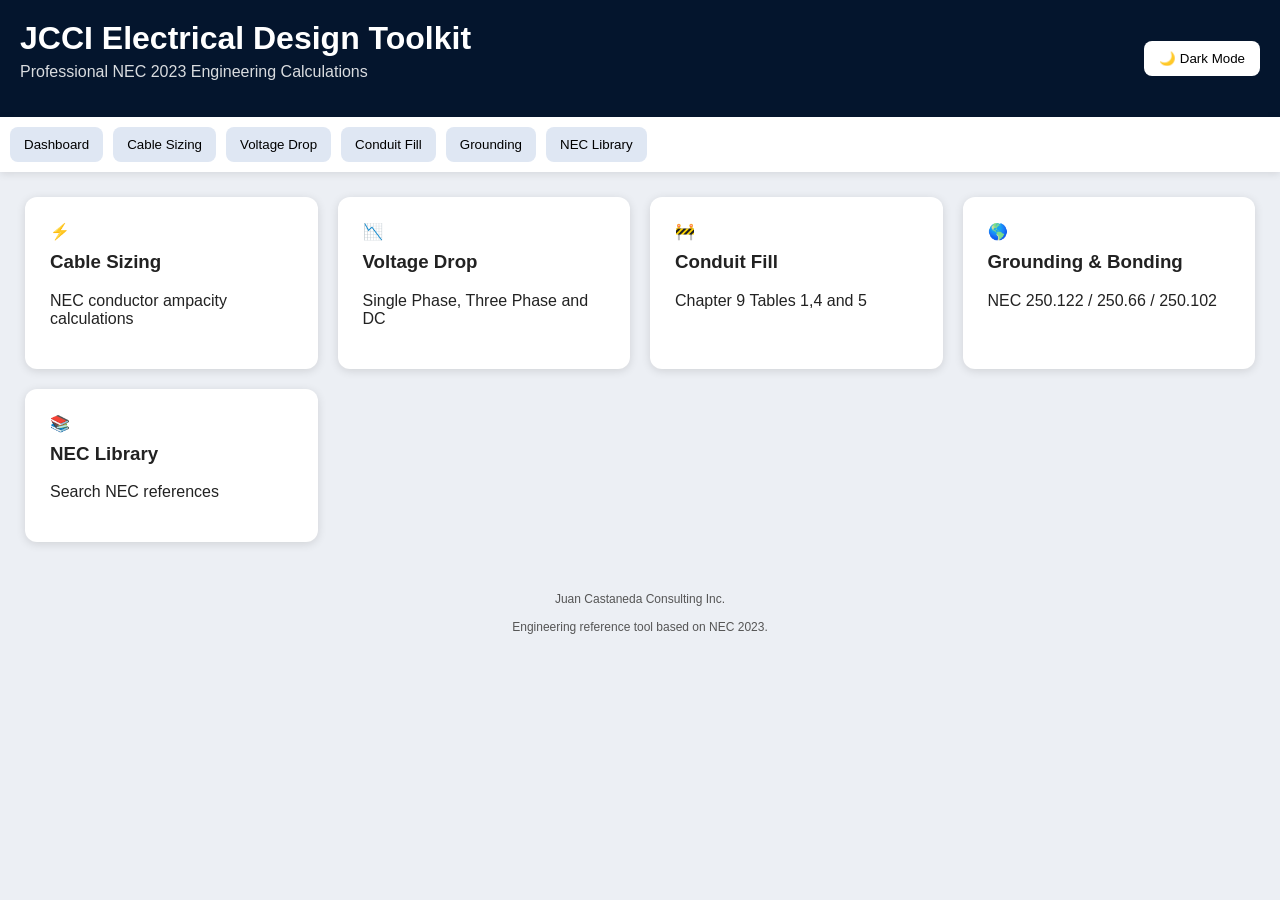
==== index.html @ 05665d66 "Application shell created Application shell created" ====
<!DOCTYPE html>
<html lang="en">

<head>

<meta charset="UTF-8">
<meta name="viewport"
      content="width=device-width, initial-scale=1">

<title>
JCCI Electrical Design Toolkit
</title>

<style>

:root{

    --navy:#04152d;
    --blue:#0056a6;
    --bg:#eceff4;
    --card:#ffffff;
    --text:#222;

}

.dark{

    --bg:#101522;
    --card:#1b2335;
    --text:#f0f0f0;

}

body{

    margin:0;
    font-family:Segoe UI,sans-serif;

    background:var(--bg);
    color:var(--text);

}

header{

    background:var(--navy);

    color:white;

    padding:20px;

    display:flex;
    justify-content:space-between;
    align-items:center;

}

.brand h1{

    margin:0;

}

.brand p{

    margin-top:6px;
    opacity:.85;

}

#themeBtn{

    background:white;
    border:none;
    padding:10px 15px;
    border-radius:8px;
    cursor:pointer;

}

nav{

    background:white;

    padding:10px;

    display:flex;

    gap:10px;

    flex-wrap:wrap;

    box-shadow:
    0 2px 8px rgba(0,0,0,.1);

}

nav button{

    border:none;

    padding:10px 14px;

    border-radius:8px;

    cursor:pointer;

    background:#dfe7f3;

}

main{

    padding:25px;

}

.grid{

    display:grid;

    grid-template-columns:
    repeat(auto-fit,minmax(260px,1fr));

    gap:20px;

}

.card{

    background:var(--card);

    padding:25px;

    border-radius:12px;

    box-shadow:
    0 2px 10px rgba(0,0,0,.12);

}

.card h3{

    margin-top:10px;

}

.hidden{

    display:none;

}

.section{

    background:var(--card);

    padding:25px;

    border-radius:12px;

    box-shadow:
    0 2px 10px rgba(0,0,0,.12);

}

footer{

    text-align:center;

    padding:25px;

    color:#555;
    font-size:12px;

}

input,
select{

    width:100%;

    box-sizing:border-box;

    padding:10px;

    margin-top:6px;

}

.form-grid{

    display:grid;

    grid-template-columns:
    repeat(auto-fit,minmax(250px,1fr));

    gap:20px;

}

.actionBtn{

    background:#0056a6;

    color:white;

    border:none;

    padding:12px 20px;

    border-radius:8px;

    cursor:pointer;

    margin-top:20px;

}

.resultBox{

    margin-top:20px;

    padding:20px;

    border-left:
    4px solid #0056a6;

    background:#eef5ff;

}

.dark .resultBox{

    background:#15223b;

}

</style>

</head>

<body>

<header>

<div class="brand">

<h1>
JCCI Electrical Design Toolkit
</h1>

<p>
Professional NEC 2023 Engineering Calculations
</p>

</div>

<button id="themeBtn">

🌙 Dark Mode

</button>

</header>

<nav>

<button onclick="showPage('dashboard')">
Dashboard
</button>

<button onclick="showPage('cableSizing')">
Cable Sizing
</button>

<button onclick="showPage('voltageDrop')">
Voltage Drop
</button>

<button onclick="showPage('conduitFill')">
Conduit Fill
</button>

<button onclick="showPage('grounding')">
Grounding
</button>

<button onclick="showPage('necLibrary')">
NEC Library
</button>

</nav>

<main>

<div id="dashboard" class="page">

<div class="grid">

<div class="card">
⚡
<h3>Cable Sizing</h3>
<p>
NEC conductor ampacity calculations
</p>
</div>

<div class="card">
📉
<h3>Voltage Drop</h3>
<p>
Single Phase, Three Phase and DC
</p>
</div>

<div class="card">
🚧
<h3>Conduit Fill</h3>
<p>
Chapter 9 Tables 1,4 and 5
</p>
</div>

<div class="card">
🌎
<h3>Grounding & Bonding</h3>
<p>
NEC 250.122 / 250.66 / 250.102
</p>
</div>

<div class="card">
📚
<h3>NEC Library</h3>
<p>
Search NEC references
</p>
</div>

</div>

</div>

<div id="cableSizing"
     class="page hidden">

<div class="section">

<h2>
Cable Sizing
</h2>

<div class="form-grid">

<div>

<label>
Phase
</label>

<select>

<option>
Single Phase
</option>

<option>
Three Phase
</option>

<option>
DC
</option>

</select>

</div>

<div>

<label>
Voltage
</label>

<input
type="number"
placeholder="480">

</div>

<div>

<label>
Load
</label>

<input
type="number"
placeholder="400">

</div>

<div>

<label>
Units
</label>

<select>

<option>
Amps
</option>

<option>
HP
</option>

<option>
kVA
</option>

</select>

</div>

<div>

<label>
Distance (ft)
</label>

<input
type="number"
placeholder="200">

</div>

<div>

<label>
Insulation
</label>

<select>

<option>
THHN
</option>

<option>
THWN-2
</option>

<option>
XHHW-2
</option>

<option>
RHW-2
</option>

<option>
MV-105
</option>

</select>

</div>

</div>

<button class="actionBtn">

Calculate

</button>

<div class="resultBox">

Version 1.0 Placeholder

<br><br>

Next step:
NEC 310.16 database connection

</div>

</div>

</div>

<div id="voltageDrop"
     class="page hidden">

<div class="section">

<h2>
Voltage Drop
</h2>

<p>
Module under development.
</p>

</div>

</div>

<div id="conduitFill"
     class="page hidden">

<div class="section">

<h2>
Conduit Fill
</h2>

<p>
Module under development.
</p>

</div>

</div>

<div id="grounding"
     class="page hidden">

<div class="section">

<h2>
Grounding & Bonding
</h2>

<p>
Module under development.
</p>

</div>

</div>

<div id="necLibrary"
     class="page hidden">

<div class="section">

<h2>
NEC Library
</h2>

<p>
Module under development.
</p>

</div>

</div>

</main>

<footer>

Juan Castaneda Consulting Inc.

<br><br>

Engineering reference tool based on NEC 2023.

</footer>

<script>

const pages =
document.querySelectorAll(".page");

function showPage(id){

pages.forEach(page=>{

page.classList.add("hidden");

});

document
.getElementById(id)
.classList.remove("hidden");

}

document
.getElementById("themeBtn")
.addEventListener("click",()=>{

document.body
.classList.toggle("dark");

});

</script>

</body>
</html>
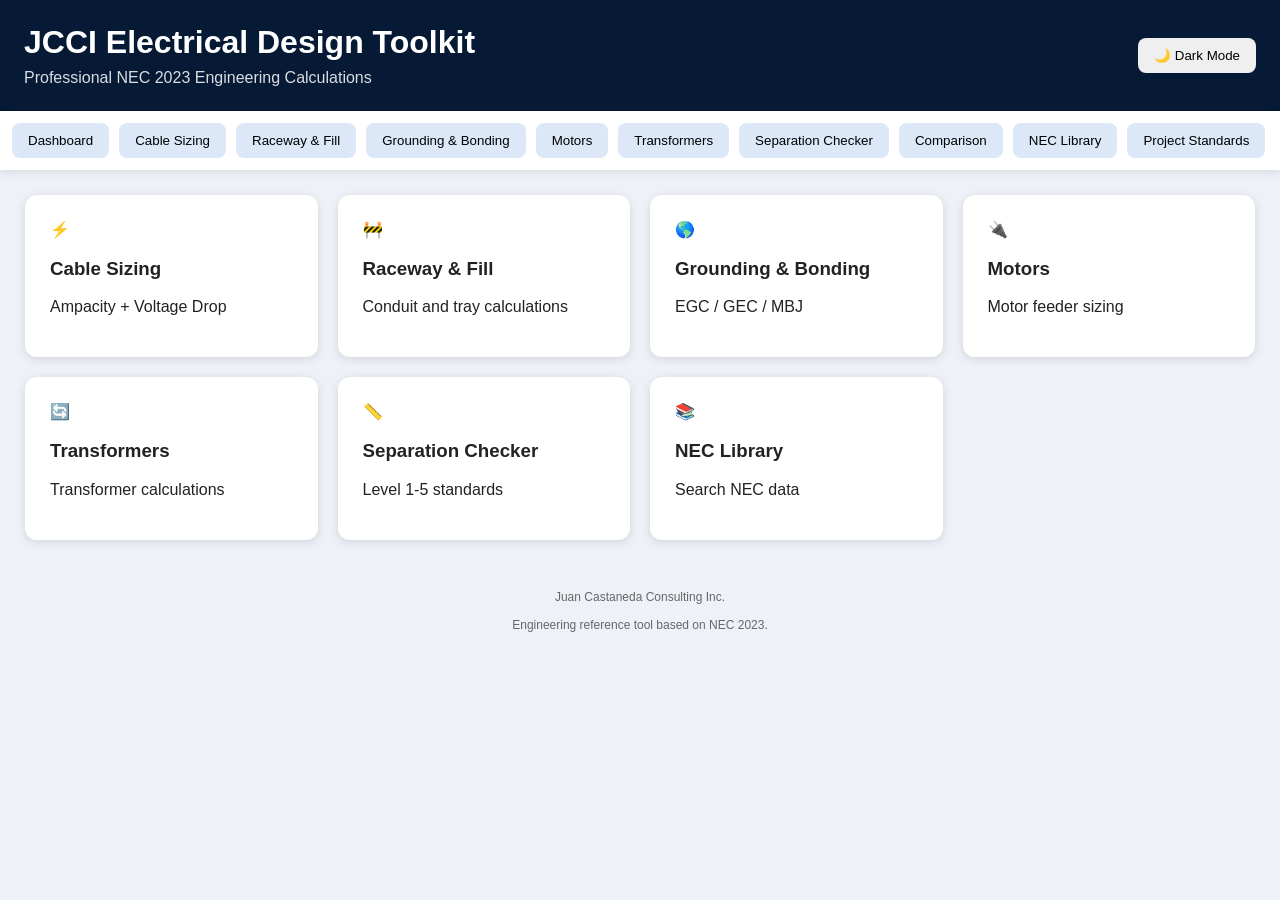
==== commit a7b02df3: "Integrated voltage drop into cable sizing workflow Integrated voltage drop into cable sizing workflo" ====
--- a/index.html
+++ b/index.html
@@ -1,6 +1,5 @@
 <!DOCTYPE html>
 <html lang="en">
-
 <head>
 
 <meta charset="UTF-8">
@@ -15,9 +14,9 @@
 
 :root{
 
-    --navy:#04152d;
-    --blue:#0056a6;
-    --bg:#eceff4;
+    --navy:#071A35;
+    --blue:#0066cc;
+    --bg:#eef2f8;
     --card:#ffffff;
     --text:#222;
 
@@ -27,7 +26,7 @@
 
     --bg:#101522;
     --card:#1b2335;
-    --text:#f0f0f0;
+    --text:#f1f1f1;
 
 }
 
@@ -47,7 +46,7 @@
 
     color:white;
 
-    padding:20px;
+    padding:24px;
 
     display:flex;
     justify-content:space-between;
@@ -55,40 +54,42 @@
 
 }
 
-.brand h1{
+h1{
 
     margin:0;
 
 }
 
-.brand p{
-
-    margin-top:6px;
+.subtitle{
+
+    margin-top:8px;
     opacity:.85;
 
 }
 
 #themeBtn{
 
+    border:none;
+
+    padding:10px 16px;
+
+    border-radius:8px;
+
+    cursor:pointer;
+
+}
+
+nav{
+
     background:white;
-    border:none;
-    padding:10px 15px;
-    border-radius:8px;
-    cursor:pointer;
-
-}
-
-nav{
-
-    background:white;
-
-    padding:10px;
 
     display:flex;
 
+    flex-wrap:wrap;
+
     gap:10px;
 
-    flex-wrap:wrap;
+    padding:12px;
 
     box-shadow:
     0 2px 8px rgba(0,0,0,.1);
@@ -99,19 +100,25 @@
 
     border:none;
 
-    padding:10px 14px;
+    background:#dce8f7;
+
+    padding:10px 16px;
 
     border-radius:8px;
 
     cursor:pointer;
 
-    background:#dfe7f3;
-
 }
 
 main{
 
     padding:25px;
+
+}
+
+.hidden{
+
+    display:none;
 
 }
 
@@ -130,48 +137,46 @@
 
     background:var(--card);
 
+    border-radius:12px;
+
     padding:25px;
-
-    border-radius:12px;
 
     box-shadow:
     0 2px 10px rgba(0,0,0,.12);
 
 }
 
-.card h3{
-
-    margin-top:10px;
-
-}
-
-.hidden{
-
-    display:none;
-
-}
-
 .section{
 
     background:var(--card);
 
+    border-radius:12px;
+
     padding:25px;
-
-    border-radius:12px;
 
     box-shadow:
     0 2px 10px rgba(0,0,0,.12);
 
 }
 
-footer{
-
-    text-align:center;
-
-    padding:25px;
-
-    color:#555;
-    font-size:12px;
+.form-grid{
+
+    display:grid;
+
+    grid-template-columns:
+    repeat(auto-fit,minmax(250px,1fr));
+
+    gap:20px;
+
+}
+
+label{
+
+    display:block;
+
+    margin-bottom:5px;
+
+    font-weight:600;
 
 }
 
@@ -184,55 +189,53 @@
 
     padding:10px;
 
-    margin-top:6px;
-
-}
-
-.form-grid{
-
-    display:grid;
-
-    grid-template-columns:
-    repeat(auto-fit,minmax(250px,1fr));
-
-    gap:20px;
-
 }
 
 .actionBtn{
 
-    background:#0056a6;
+    margin-top:20px;
+
+    border:none;
+
+    background:var(--blue);
 
     color:white;
 
-    border:none;
-
     padding:12px 20px;
 
     border-radius:8px;
 
     cursor:pointer;
 
-    margin-top:20px;
-
 }
 
 .resultBox{
 
-    margin-top:20px;
+    margin-top:25px;
 
     padding:20px;
 
-    border-left:
-    4px solid #0056a6;
-
     background:#eef5ff;
 
+    border-left:5px solid var(--blue);
+
 }
 
 .dark .resultBox{
 
-    background:#15223b;
+    background:#182642;
+
+}
+
+footer{
+
+    text-align:center;
+
+    padding:25px;
+
+    font-size:12px;
+
+    color:#666;
 
 }
 
@@ -244,15 +247,15 @@
 
 <header>
 
-<div class="brand">
+<div>
 
 <h1>
 JCCI Electrical Design Toolkit
 </h1>
 
-<p>
+<div class="subtitle">
 Professional NEC 2023 Engineering Calculations
-</p>
+</div>
 
 </div>
 
@@ -274,25 +277,43 @@
 Cable Sizing
 </button>
 
-<button onclick="showPage('voltageDrop')">
-Voltage Drop
-</button>
-
 <button onclick="showPage('conduitFill')">
-Conduit Fill
+Raceway & Fill
 </button>
 
 <button onclick="showPage('grounding')">
-Grounding
-</button>
-
-<button onclick="showPage('necLibrary')">
+Grounding & Bonding
+</button>
+
+<button onclick="showPage('motors')">
+Motors
+</button>
+
+<button onclick="showPage('transformers')">
+Transformers
+</button>
+
+<button onclick="showPage('separation')">
+Separation Checker
+</button>
+
+<button onclick="showPage('comparison')">
+Comparison
+</button>
+
+<button onclick="showPage('nec')">
 NEC Library
 </button>
 
+<button onclick="showPage('standards')">
+Project Standards
+</button>
+
 </nav>
 
 <main>
+
+<!-- DASHBOARD -->
 
 <div id="dashboard" class="page">
 
@@ -302,23 +323,15 @@
 ⚡
 <h3>Cable Sizing</h3>
 <p>
-NEC conductor ampacity calculations
-</p>
-</div>
-
-<div class="card">
-📉
-<h3>Voltage Drop</h3>
-<p>
-Single Phase, Three Phase and DC
+Ampacity + Voltage Drop
 </p>
 </div>
 
 <div class="card">
 🚧
-<h3>Conduit Fill</h3>
+<h3>Raceway & Fill</h3>
 <p>
-Chapter 9 Tables 1,4 and 5
+Conduit and tray calculations
 </p>
 </div>
 
@@ -326,7 +339,31 @@
 🌎
 <h3>Grounding & Bonding</h3>
 <p>
-NEC 250.122 / 250.66 / 250.102
+EGC / GEC / MBJ
+</p>
+</div>
+
+<div class="card">
+🔌
+<h3>Motors</h3>
+<p>
+Motor feeder sizing
+</p>
+</div>
+
+<div class="card">
+🔄
+<h3>Transformers</h3>
+<p>
+Transformer calculations
+</p>
+</div>
+
+<div class="card">
+📏
+<h3>Separation Checker</h3>
+<p>
+Level 1-5 standards
 </p>
 </div>
 
@@ -334,13 +371,15 @@
 📚
 <h3>NEC Library</h3>
 <p>
-Search NEC references
+Search NEC data
 </p>
 </div>
 
 </div>
 
 </div>
+
+<!-- CABLE SIZING -->
 
 <div id="cableSizing"
      class="page hidden">
@@ -351,6 +390,10 @@
 Cable Sizing
 </h2>
 
+<p>
+Voltage drop is integrated into conductor selection.
+</p>
+
 <div class="form-grid">
 
 <div>
@@ -404,7 +447,7 @@
 <div>
 
 <label>
-Units
+Input Units
 </label>
 
 <select>
@@ -433,7 +476,35 @@
 
 <input
 type="number"
-placeholder="200">
+placeholder="500">
+
+</div>
+
+<div>
+
+<label>
+Maximum Voltage Drop (%)
+</label>
+
+<select>
+
+<option>
+1
+</option>
+
+<option>
+2
+</option>
+
+<option selected>
+3
+</option>
+
+<option>
+5
+</option>
+
+</select>
 
 </div>
 
@@ -469,6 +540,66 @@
 
 </div>
 
+<div>
+
+<label>
+Terminal Rating
+</label>
+
+<select>
+
+<option>
+60°C
+</option>
+
+<option selected>
+75°C
+</option>
+
+<option>
+90°C
+</option>
+
+</select>
+
+</div>
+
+<div>
+
+<label>
+Ambient Temperature (°C)
+</label>
+
+<input
+type="number"
+placeholder="30">
+
+</div>
+
+<div>
+
+<label>
+Current Carrying Conductors
+</label>
+
+<input
+type="number"
+placeholder="3">
+
+</div>
+
+<div>
+
+<label>
+Parallel Conductors
+</label>
+
+<input
+type="number"
+value="1">
+
+</div>
+
 </div>
 
 <button class="actionBtn">
@@ -483,81 +614,102 @@
 
 <br><br>
 
-Next step:
-NEC 310.16 database connection
-
-</div>
-
-</div>
-
-</div>
-
-<div id="voltageDrop"
-     class="page hidden">
-
-<div class="section">
-
-<h2>
+Future Output:
+
+<ul>
+
+<li>
+Recommended Conductor
+</li>
+
+<li>
+Adjusted Ampacity
+</li>
+
+<li>
 Voltage Drop
-</h2>
-
-<p>
-Module under development.
-</p>
-
-</div>
-
-</div>
+</li>
+
+<li>
+Code Basis
+</li>
+
+<li>
+PASS/WARNING/FAIL
+</li>
+
+</ul>
+
+</div>
+
+</div>
+
+</div>
+
+<!-- PLACEHOLDER MODULES -->
 
 <div id="conduitFill"
      class="page hidden">
-
-<div class="section">
-
-<h2>
-Conduit Fill
-</h2>
-
-<p>
-Module under development.
-</p>
-
-</div>
-
+<div class="section">
+<h2>Raceway & Fill</h2>
+<p>Coming next.</p>
+</div>
 </div>
 
 <div id="grounding"
      class="page hidden">
-
-<div class="section">
-
-<h2>
-Grounding & Bonding
-</h2>
-
-<p>
-Module under development.
-</p>
-
-</div>
-
-</div>
-
-<div id="necLibrary"
-     class="page hidden">
-
-<div class="section">
-
-<h2>
-NEC Library
-</h2>
-
-<p>
-Module under development.
-</p>
-
-</div>
-
+<div class="section">
+<h2>Grounding & Bonding</h2>
+<p>Coming next.</p>
+</div>
+</div>
+
+<div id="motors"
+     class="page hidden">
+<div class="section">
+<h2>Motors</h2>
+<p>Coming next.</p>
+</div>
+</div>
+
+<div id="transformers"
+     class="page hidden">
+<div class="section">
+<h2>Transformers</h2>
+<p>Coming next.</p>
+</div>
+</div>
+
+<div id="separation"
+     class="page hidden">
+<div class="section">
+<h2>Separation Checker</h2>
+<p>Coming next.</p>
+</div>
+</div>
+
+<div id="comparison"
+     class="page hidden">
+<div class="section">
+<h2>Conductor Comparison</h2>
+<p>Coming next.</p>
+</div>
+</div>
+
+<div id="nec"
+     class="page hidden">
+<div class="section">
+<h2>NEC Library</h2>
+<p>Coming next.</p>
+</div>
+</div>
+
+<div id="standards"
+     class="page hidden">
+<div class="section">
+<h2>Project Standards</h2>
+<p>Coming next.</p>
+</div>
 </div>
 
 </main>
@@ -591,16 +743,3 @@
 
 }
 
-document
-.getElementById("themeBtn")
-.addEventListener("click",()=>{
-
-document.body
-.classList.toggle("dark");
-
-});
-
-</script>
-
-</body>
-</html>
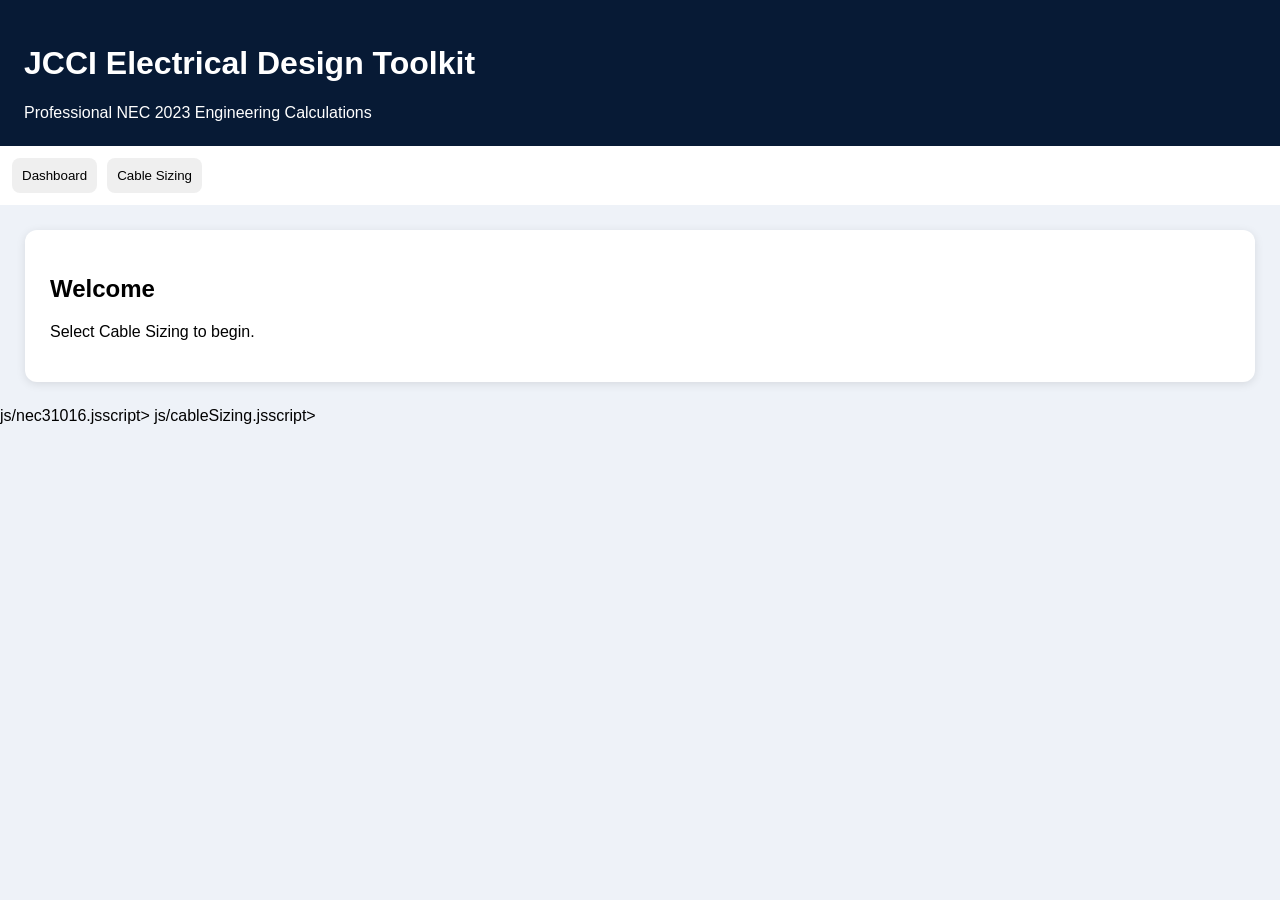
==== commit 61867b95: "Added first NEC 310.16 cable sizing calculator Added first NEC 310.16 cable sizing calculator" ====
--- a/index.html
+++ b/index.html
@@ -1,10 +1,11 @@
 <!DOCTYPE html>
 <html lang="en">
+
 <head>
 
 <meta charset="UTF-8">
 <meta name="viewport"
-      content="width=device-width, initial-scale=1">
+content="width=device-width, initial-scale=1">
 
 <title>
 JCCI Electrical Design Toolkit
@@ -12,230 +13,123 @@
 
 <style>
 
-:root{
-
-    --navy:#071A35;
-    --blue:#0066cc;
-    --bg:#eef2f8;
-    --card:#ffffff;
-    --text:#222;
-
-}
-
-.dark{
-
-    --bg:#101522;
-    --card:#1b2335;
-    --text:#f1f1f1;
-
-}
-
 body{
 
-    margin:0;
-    font-family:Segoe UI,sans-serif;
-
-    background:var(--bg);
-    color:var(--text);
+margin:0;
+font-family:Segoe UI,sans-serif;
+background:#eef2f8;
 
 }
 
 header{
 
-    background:var(--navy);
-
-    color:white;
-
-    padding:24px;
-
-    display:flex;
-    justify-content:space-between;
-    align-items:center;
-
-}
-
-h1{
-
-    margin:0;
-
-}
-
-.subtitle{
-
-    margin-top:8px;
-    opacity:.85;
-
-}
-
-#themeBtn{
-
-    border:none;
-
-    padding:10px 16px;
-
-    border-radius:8px;
-
-    cursor:pointer;
+background:#071A35;
+color:white;
+
+padding:24px;
+
+display:flex;
+justify-content:space-between;
 
 }
 
 nav{
 
-    background:white;
-
-    display:flex;
-
-    flex-wrap:wrap;
-
-    gap:10px;
-
-    padding:12px;
-
-    box-shadow:
-    0 2px 8px rgba(0,0,0,.1);
+padding:12px;
+
+background:white;
+
+display:flex;
+gap:10px;
 
 }
 
 nav button{
 
-    border:none;
-
-    background:#dce8f7;
-
-    padding:10px 16px;
-
-    border-radius:8px;
-
-    cursor:pointer;
+padding:10px;
+
+border:none;
+
+border-radius:8px;
+
+cursor:pointer;
 
 }
 
 main{
 
-    padding:25px;
+padding:25px;
 
 }
 
 .hidden{
 
-    display:none;
-
-}
-
-.grid{
-
-    display:grid;
-
-    grid-template-columns:
-    repeat(auto-fit,minmax(260px,1fr));
-
-    gap:20px;
-
-}
-
-.card{
-
-    background:var(--card);
-
-    border-radius:12px;
-
-    padding:25px;
-
-    box-shadow:
-    0 2px 10px rgba(0,0,0,.12);
+display:none;
 
 }
 
 .section{
 
-    background:var(--card);
-
-    border-radius:12px;
-
-    padding:25px;
-
-    box-shadow:
-    0 2px 10px rgba(0,0,0,.12);
+background:white;
+
+padding:25px;
+
+border-radius:12px;
+
+box-shadow:
+0 2px 10px rgba(0,0,0,.1);
 
 }
 
 .form-grid{
 
-    display:grid;
-
-    grid-template-columns:
-    repeat(auto-fit,minmax(250px,1fr));
-
-    gap:20px;
-
-}
-
-label{
-
-    display:block;
-
-    margin-bottom:5px;
-
-    font-weight:600;
+display:grid;
+
+grid-template-columns:
+repeat(auto-fit,minmax(250px,1fr));
+
+gap:20px;
 
 }
 
 input,
 select{
 
-    width:100%;
-
-    box-sizing:border-box;
-
-    padding:10px;
+width:100%;
+padding:10px;
+
+box-sizing:border-box;
 
 }
 
 .actionBtn{
 
-    margin-top:20px;
-
-    border:none;
-
-    background:var(--blue);
-
-    color:white;
-
-    padding:12px 20px;
-
-    border-radius:8px;
-
-    cursor:pointer;
+margin-top:20px;
+
+padding:12px 20px;
+
+background:#0066cc;
+
+color:white;
+
+border:none;
+
+border-radius:8px;
+
+cursor:pointer;
 
 }
 
 .resultBox{
 
-    margin-top:25px;
-
-    padding:20px;
-
-    background:#eef5ff;
-
-    border-left:5px solid var(--blue);
-
-}
-
-.dark .resultBox{
-
-    background:#182642;
-
-}
-
-footer{
-
-    text-align:center;
-
-    padding:25px;
-
-    font-size:12px;
-
-    color:#666;
+margin-top:25px;
+
+padding:20px;
+
+background:#eef5ff;
+
+border-left:
+5px solid #0066cc;
 
 }
 
@@ -250,479 +144,147 @@
 <div>
 
 <h1>
+
 JCCI Electrical Design Toolkit
+
 </h1>
 
-<div class="subtitle">
+<div>
+
 Professional NEC 2023 Engineering Calculations
-</div>
-
-</div>
-
-<button id="themeBtn">
-
-🌙 Dark Mode
+
+</div>
+
+</div>
+
+</header>
+
+<nav>
+
+<button
+onclick="showPage('dashboard')">
+
+Dashboard
 
 </button>
 
-</header>
-
-<nav>
-
-<button onclick="showPage('dashboard')">
-Dashboard
+<button
+onclick="showPage('cableSizing')">
+
+Cable Sizing
+
 </button>
 
-<button onclick="showPage('cableSizing')">
+</nav>
+
+<main>
+
+<div id="dashboard"
+class="page">
+
+<div class="section">
+
+<h2>
+
+Welcome
+
+</h2>
+
+<p>
+
+Select Cable Sizing to begin.
+
+</p>
+
+</div>
+
+</div>
+
+<div id="cableSizing"
+class="page hidden">
+
+<div class="section">
+
+<h2>
+
 Cable Sizing
+
+</h2>
+
+<div class="form-grid">
+
+<div>
+
+<label>
+
+Load (A)
+
+</label>
+
+<input
+id="load"
+type="number"
+placeholder="100">
+
+</div>
+
+<div>
+
+<label>
+
+Terminal Rating
+
+</label>
+
+<select
+id="terminalRating">
+
+<option value="60">
+
+60°C
+
+</option>
+
+<option value="75"
+selected>
+
+75°C
+
+</option>
+
+<option value="90">
+
+90°C
+
+</option>
+
+</select>
+
+</div>
+
+</div>
+
+<button
+class="actionBtn"
+onclick="calculateCableSize()">
+
+Calculate
+
 </button>
 
-<button onclick="showPage('conduitFill')">
-Raceway & Fill
-</button>
-
-<button onclick="showPage('grounding')">
-Grounding & Bonding
-</button>
-
-<button onclick="showPage('motors')">
-Motors
-</button>
-
-<button onclick="showPage('transformers')">
-Transformers
-</button>
-
-<button onclick="showPage('separation')">
-Separation Checker
-</button>
-
-<button onclick="showPage('comparison')">
-Comparison
-</button>
-
-<button onclick="showPage('nec')">
-NEC Library
-</button>
-
-<button onclick="showPage('standards')">
-Project Standards
-</button>
-
-</nav>
-
-<main>
-
-<!-- DASHBOARD -->
-
-<div id="dashboard" class="page">
-
-<div class="grid">
-
-<div class="card">
-⚡
-<h3>Cable Sizing</h3>
-<p>
-Ampacity + Voltage Drop
-</p>
-</div>
-
-<div class="card">
-🚧
-<h3>Raceway & Fill</h3>
-<p>
-Conduit and tray calculations
-</p>
-</div>
-
-<div class="card">
-🌎
-<h3>Grounding & Bonding</h3>
-<p>
-EGC / GEC / MBJ
-</p>
-</div>
-
-<div class="card">
-🔌
-<h3>Motors</h3>
-<p>
-Motor feeder sizing
-</p>
-</div>
-
-<div class="card">
-🔄
-<h3>Transformers</h3>
-<p>
-Transformer calculations
-</p>
-</div>
-
-<div class="card">
-📏
-<h3>Separation Checker</h3>
-<p>
-Level 1-5 standards
-</p>
-</div>
-
-<div class="card">
-📚
-<h3>NEC Library</h3>
-<p>
-Search NEC data
-</p>
-</div>
-
-</div>
-
-</div>
-
-<!-- CABLE SIZING -->
-
-<div id="cableSizing"
-     class="page hidden">
-
-<div class="section">
-
-<h2>
-Cable Sizing
-</h2>
-
-<p>
-Voltage drop is integrated into conductor selection.
-</p>
-
-<div class="form-grid">
-
-<div>
-
-<label>
-Phase
-</label>
-
-<select>
-
-<option>
-Single Phase
-</option>
-
-<option>
-Three Phase
-</option>
-
-<option>
-DC
-</option>
-
-</select>
-
-</div>
-
-<div>
-
-<label>
-Voltage
-</label>
-
-<input
-type="number"
-placeholder="480">
-
-</div>
-
-<div>
-
-<label>
-Load
-</label>
-
-<input
-type="number"
-placeholder="400">
-
-</div>
-
-<div>
-
-<label>
-Input Units
-</label>
-
-<select>
-
-<option>
-Amps
-</option>
-
-<option>
-HP
-</option>
-
-<option>
-kVA
-</option>
-
-</select>
-
-</div>
-
-<div>
-
-<label>
-Distance (ft)
-</label>
-
-<input
-type="number"
-placeholder="500">
-
-</div>
-
-<div>
-
-<label>
-Maximum Voltage Drop (%)
-</label>
-
-<select>
-
-<option>
-1
-</option>
-
-<option>
-2
-</option>
-
-<option selected>
-3
-</option>
-
-<option>
-5
-</option>
-
-</select>
-
-</div>
-
-<div>
-
-<label>
-Insulation
-</label>
-
-<select>
-
-<option>
-THHN
-</option>
-
-<option>
-THWN-2
-</option>
-
-<option>
-XHHW-2
-</option>
-
-<option>
-RHW-2
-</option>
-
-<option>
-MV-105
-</option>
-
-</select>
-
-</div>
-
-<div>
-
-<label>
-Terminal Rating
-</label>
-
-<select>
-
-<option>
-60°C
-</option>
-
-<option selected>
-75°C
-</option>
-
-<option>
-90°C
-</option>
-
-</select>
-
-</div>
-
-<div>
-
-<label>
-Ambient Temperature (°C)
-</label>
-
-<input
-type="number"
-placeholder="30">
-
-</div>
-
-<div>
-
-<label>
-Current Carrying Conductors
-</label>
-
-<input
-type="number"
-placeholder="3">
-
-</div>
-
-<div>
-
-<label>
-Parallel Conductors
-</label>
-
-<input
-type="number"
-value="1">
-
-</div>
-
-</div>
-
-<button class="actionBtn">
-
-Calculate
-
-</button>
-
-<div class="resultBox">
-
-Version 1.0 Placeholder
-
-<br><br>
-
-Future Output:
-
-<ul>
-
-<li>
-Recommended Conductor
-</li>
-
-<li>
-Adjusted Ampacity
-</li>
-
-<li>
-Voltage Drop
-</li>
-
-<li>
-Code Basis
-</li>
-
-<li>
-PASS/WARNING/FAIL
-</li>
-
-</ul>
-
-</div>
-
-</div>
-
-</div>
-
-<!-- PLACEHOLDER MODULES -->
-
-<div id="conduitFill"
-     class="page hidden">
-<div class="section">
-<h2>Raceway & Fill</h2>
-<p>Coming next.</p>
-</div>
-</div>
-
-<div id="grounding"
-     class="page hidden">
-<div class="section">
-<h2>Grounding & Bonding</h2>
-<p>Coming next.</p>
-</div>
-</div>
-
-<div id="motors"
-     class="page hidden">
-<div class="section">
-<h2>Motors</h2>
-<p>Coming next.</p>
-</div>
-</div>
-
-<div id="transformers"
-     class="page hidden">
-<div class="section">
-<h2>Transformers</h2>
-<p>Coming next.</p>
-</div>
-</div>
-
-<div id="separation"
-     class="page hidden">
-<div class="section">
-<h2>Separation Checker</h2>
-<p>Coming next.</p>
-</div>
-</div>
-
-<div id="comparison"
-     class="page hidden">
-<div class="section">
-<h2>Conductor Comparison</h2>
-<p>Coming next.</p>
-</div>
-</div>
-
-<div id="nec"
-     class="page hidden">
-<div class="section">
-<h2>NEC Library</h2>
-<p>Coming next.</p>
-</div>
-</div>
-
-<div id="standards"
-     class="page hidden">
-<div class="section">
-<h2>Project Standards</h2>
-<p>Coming next.</p>
-</div>
+<div
+class="resultBox"
+id="resultBox">
+
+Awaiting calculation...
+
+</div>
+
+</div>
+
 </div>
 
 </main>
-
-<footer>
-
-Juan Castaneda Consulting Inc.
-
-<br><br>
-
-Engineering reference tool based on NEC 2023.
-
-</footer>
 
 <script>
 
@@ -743,3 +305,12 @@
 
 }
 
+</script>
+
+js/nec31016.jsscript>
+
+js/cableSizing.jsscript>
+
+</body>
+
+</html>
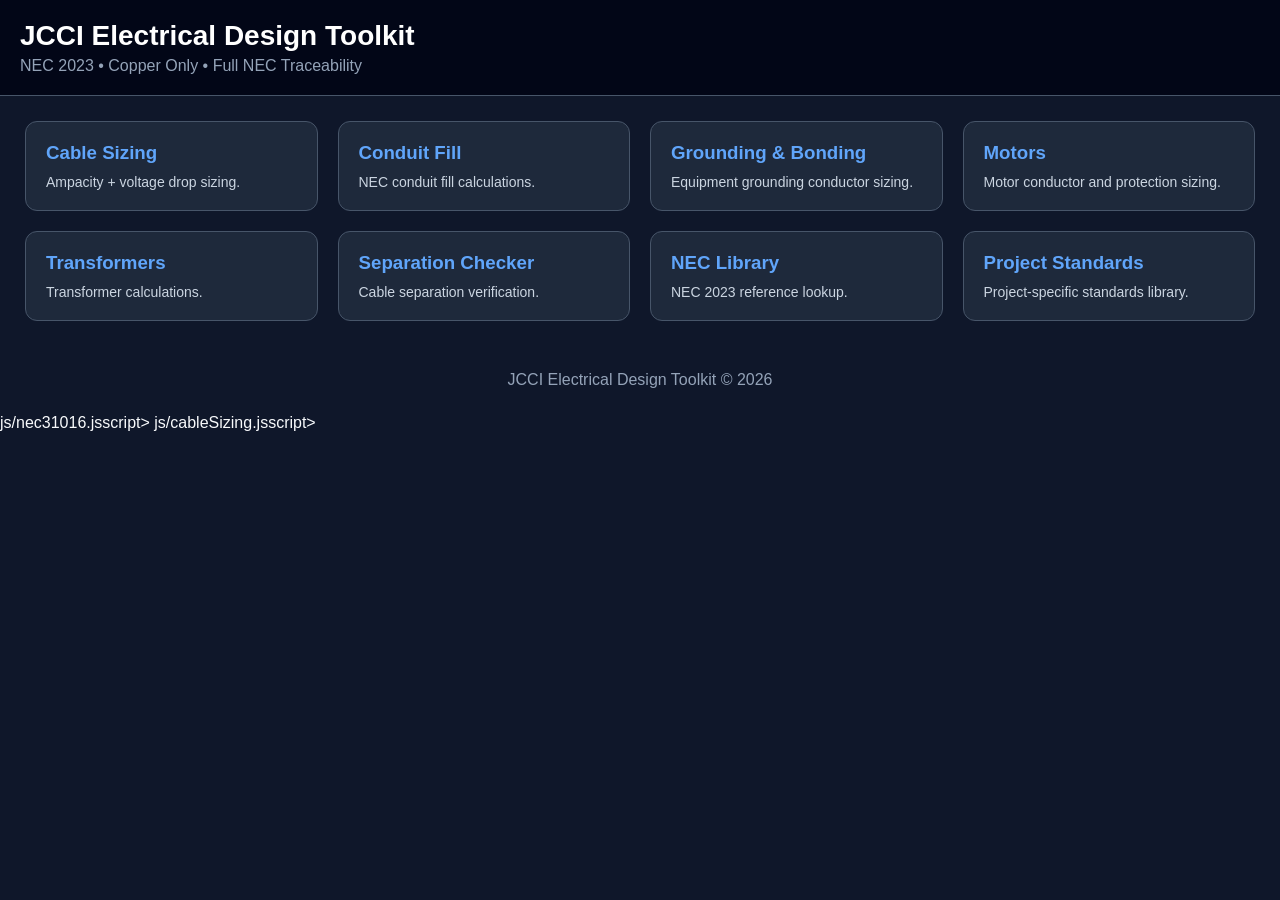
==== commit fcaa6dfa: "Update index.html" ====
--- a/index.html
+++ b/index.html
@@ -1,316 +1,339 @@
 <!DOCTYPE html>
 <html lang="en">
-
 <head>
-
 <meta charset="UTF-8">
-<meta name="viewport"
-content="width=device-width, initial-scale=1">
-
-<title>
-JCCI Electrical Design Toolkit
-</title>
+<meta name="viewport" content="width=device-width, initial-scale=1.0">
+
+<title>JCCI Electrical Design Toolkit</title>
 
 <style>
+:root{
+    --bg:#0f172a;
+    --panel:#1e293b;
+    --panel-hover:#334155;
+    --text:#f8fafc;
+    --accent:#3b82f6;
+    --border:#475569;
+}
+
+*{
+    box-sizing:border-box;
+    margin:0;
+    padding:0;
+    font-family:Segoe UI, Arial, sans-serif;
+}
 
 body{
-
-margin:0;
-font-family:Segoe UI,sans-serif;
-background:#eef2f8;
-
+    background:var(--bg);
+    color:var(--text);
+    min-height:100vh;
 }
 
 header{
-
-background:#071A35;
-color:white;
-
-padding:24px;
-
-display:flex;
-justify-content:space-between;
-
-}
-
-nav{
-
-padding:12px;
-
-background:white;
-
-display:flex;
-gap:10px;
-
-}
-
-nav button{
-
-padding:10px;
-
-border:none;
-
-border-radius:8px;
-
-cursor:pointer;
-
+    background:#020617;
+    border-bottom:1px solid var(--border);
+    padding:20px;
+}
+
+header h1{
+    font-size:28px;
+    color:white;
+}
+
+header p{
+    color:#94a3b8;
+    margin-top:5px;
 }
 
 main{
-
-padding:25px;
-
-}
-
-.hidden{
-
-display:none;
-
-}
-
-.section{
-
-background:white;
-
-padding:25px;
-
-border-radius:12px;
-
-box-shadow:
-0 2px 10px rgba(0,0,0,.1);
-
-}
-
-.form-grid{
-
-display:grid;
-
-grid-template-columns:
-repeat(auto-fit,minmax(250px,1fr));
-
-gap:20px;
-
-}
-
-input,
-select{
-
-width:100%;
-padding:10px;
-
-box-sizing:border-box;
-
-}
-
-.actionBtn{
-
-margin-top:20px;
-
-padding:12px 20px;
-
-background:#0066cc;
-
-color:white;
-
-border:none;
-
-border-radius:8px;
-
-cursor:pointer;
-
-}
-
-.resultBox{
-
-margin-top:25px;
-
-padding:20px;
-
-background:#eef5ff;
-
-border-left:
-5px solid #0066cc;
-
-}
-
+    padding:25px;
+}
+
+/* DASHBOARD */
+
+.dashboard{
+    display:grid;
+    grid-template-columns:repeat(auto-fit,minmax(260px,1fr));
+    gap:20px;
+}
+
+.card{
+    background:var(--panel);
+    border:1px solid var(--border);
+    border-radius:12px;
+    padding:20px;
+    cursor:pointer;
+    transition:0.2s;
+}
+
+.card:hover{
+    background:var(--panel-hover);
+    transform:translateY(-2px);
+}
+
+.card h3{
+    margin-bottom:10px;
+    color:#60a5fa;
+}
+
+.card p{
+    color:#cbd5e1;
+    font-size:14px;
+}
+
+/* MODULE AREA */
+
+.module{
+    display:none;
+    margin-top:20px;
+    background:var(--panel);
+    border:1px solid var(--border);
+    border-radius:12px;
+    padding:20px;
+}
+
+.module.active{
+    display:block;
+}
+
+button{
+    background:var(--accent);
+    color:white;
+    border:none;
+    border-radius:6px;
+    padding:10px 15px;
+    cursor:pointer;
+}
+
+button:hover{
+    opacity:.9;
+}
+
+.back-btn{
+    margin-bottom:20px;
+}
+
+input,select{
+    width:100%;
+    padding:10px;
+    margin-top:6px;
+    margin-bottom:15px;
+    border-radius:6px;
+    border:1px solid var(--border);
+    background:#0f172a;
+    color:white;
+}
+
+.result{
+    margin-top:15px;
+    padding:15px;
+    border-radius:8px;
+    background:#0f172a;
+    border:1px solid var(--border);
+}
+
+footer{
+    text-align:center;
+    padding:25px;
+    color:#94a3b8;
+}
+
+.small{
+    font-size:12px;
+    color:#94a3b8;
+}
 </style>
-
 </head>
 
 <body>
 
 <header>
-
-<div>
-
-<h1>
-
-JCCI Electrical Design Toolkit
-
-</h1>
-
-<div>
-
-Professional NEC 2023 Engineering Calculations
-
-</div>
-
-</div>
-
+    <h1>JCCI Electrical Design Toolkit</h1>
+    <p>NEC 2023 • Copper Only • Full NEC Traceability</p>
 </header>
 
-<nav>
-
-<button
-onclick="showPage('dashboard')">
-
-Dashboard
-
-</button>
-
-<button
-onclick="showPage('cableSizing')">
-
-Cable Sizing
-
-</button>
-
-</nav>
-
 <main>
 
-<div id="dashboard"
-class="page">
-
-<div class="section">
-
-<h2>
-
-Welcome
-
-</h2>
-
-<p>
-
-Select Cable Sizing to begin.
-
-</p>
-
-</div>
-
-</div>
-
-<div id="cableSizing"
-class="page hidden">
-
-<div class="section">
-
-<h2>
-
-Cable Sizing
-
-</h2>
-
-<div class="form-grid">
-
-<div>
-
-<label>
-
-Load (A)
-
-</label>
-
-<input
-id="load"
-type="number"
-placeholder="100">
-
-</div>
-
-<div>
-
-<label>
-
-Terminal Rating
-
-</label>
-
-<select
-id="terminalRating">
-
-<option value="60">
-
-60°C
-
-</option>
-
-<option value="75"
-selected>
-
-75°C
-
-</option>
-
-<option value="90">
-
-90°C
-
-</option>
-
-</select>
-
-</div>
-
-</div>
-
-<button
-class="actionBtn"
-onclick="calculateCableSize()">
-
-Calculate
-
-</button>
-
-<div
-class="resultBox"
-id="resultBox">
-
-Awaiting calculation...
-
-</div>
-
-</div>
-
-</div>
+    <!-- DASHBOARD -->
+
+    <div id="dashboard" class="dashboard">
+
+        <div class="card" onclick="openModule('cableSizing')">
+            <h3>Cable Sizing</h3>
+            <p>Ampacity + voltage drop sizing.</p>
+        </div>
+
+        <div class="card" onclick="openModule('conduitFill')">
+            <h3>Conduit Fill</h3>
+            <p>NEC conduit fill calculations.</p>
+        </div>
+
+        <div class="card" onclick="openModule('grounding')">
+            <h3>Grounding & Bonding</h3>
+            <p>Equipment grounding conductor sizing.</p>
+        </div>
+
+        <div class="card" onclick="openModule('motors')">
+            <h3>Motors</h3>
+            <p>Motor conductor and protection sizing.</p>
+        </div>
+
+        <div class="card" onclick="openModule('transformers')">
+            <h3>Transformers</h3>
+            <p>Transformer calculations.</p>
+        </div>
+
+        <div class="card" onclick="openModule('separation')">
+            <h3>Separation Checker</h3>
+            <p>Cable separation verification.</p>
+        </div>
+
+        <div class="card" onclick="openModule('necLibrary')">
+            <h3>NEC Library</h3>
+            <p>NEC 2023 reference lookup.</p>
+        </div>
+
+        <div class="card" onclick="openModule('standards')">
+            <h3>Project Standards</h3>
+            <p>Project-specific standards library.</p>
+        </div>
+
+    </div>
+
+    <!-- CABLE SIZING -->
+
+    <div id="cableSizing" class="module">
+
+        <button class="back-btn" onclick="goHome()">← Dashboard</button>
+
+        <h2>Cable Sizing Calculator</h2>
+
+        <p class="small">
+            NEC 2023 • Copper Conductors Only
+        </p>
+
+        <br>
+
+        <label>Load Current (A)</label>
+        <input type="number" id="loadCurrent">
+
+        <label>Voltage (V)</label>
+        <input type="number" id="systemVoltage">
+
+        <label>One-Way Length (ft)</label>
+        <input type="number" id="cableLength">
+
+        <button onclick="runCableSizing()">
+            Calculate
+        </button>
+
+        <div id="cableResult" class="result">
+            Ready.
+        </div>
+
+    </div>
+
+    <!-- PLACEHOLDER MODULES -->
+
+    <div id="conduitFill" class="module">
+        <button class="back-btn" onclick="goHome()">← Dashboard</button>
+        <h2>Conduit Fill</h2>
+        <p>Module coming next.</p>
+    </div>
+
+    <div id="grounding" class="module">
+        <button class="back-btn" onclick="goHome()">← Dashboard</button>
+        <h2>Grounding & Bonding</h2>
+        <p>Module coming next.</p>
+    </div>
+
+    <div id="motors" class="module">
+        <button class="back-btn" onclick="goHome()">← Dashboard</button>
+        <h2>Motors</h2>
+        <p>Module coming next.</p>
+    </div>
+
+    <div id="transformers" class="module">
+        <button class="back-btn" onclick="goHome()">← Dashboard</button>
+        <h2>Transformers</h2>
+        <p>Module coming next.</p>
+    </div>
+
+    <div id="separation" class="module">
+        <button class="back-btn" onclick="goHome()">← Dashboard</button>
+        <h2>Separation Checker</h2>
+        <p>Module coming next.</p>
+    </div>
+
+    <div id="necLibrary" class="module">
+        <button class="back-btn" onclick="goHome()">← Dashboard</button>
+        <h2>NEC Library</h2>
+        <p>Module coming next.</p>
+    </div>
+
+    <div id="standards" class="module">
+        <button class="back-btn" onclick="goHome()">← Dashboard</button>
+        <h2>Project Standards Library</h2>
+        <p>Module coming next.</p>
+    </div>
 
 </main>
 
+<footer>
+    JCCI Electrical Design Toolkit © 2026
+</footer>
+
+<!-- LOAD DATA FILES -->
+
+js/nec31016.jsscript>
+js/cableSizing.jsscript>
+
+<!-- APP SCRIPT -->
+
 <script>
 
-const pages =
-document.querySelectorAll(".page");
-
-function showPage(id){
-
-pages.forEach(page=>{
-
-page.classList.add("hidden");
-
-});
-
-document
-.getElementById(id)
-.classList.remove("hidden");
-
-}
+function openModule(moduleId){
+
+    document.getElementById('dashboard').style.display='none';
+
+    document.querySelectorAll('.module')
+        .forEach(x=>x.classList.remove('active'));
+
+    document.getElementById(moduleId)
+        .classList.add('active');
+}
+
+function goHome(){
+
+    document.querySelectorAll('.module')
+        .forEach(x=>x.classList.remove('active'));
+
+    document.getElementById('dashboard')
+        .style.display='grid';
+}
+
+/*
+Fallback.
+Will not interfere if cableSizing.js
+already contains runCableSizing().
+*/
+
+if(typeof runCableSizing === "undefined"){
+
+    function runCableSizing(){
+
+        const amps=document.getElementById('loadCurrent').value;
+
+        document.getElementById('cableResult').innerHTML=
+            "cableSizing.js not loaded.<br>Current entered: "
+            + amps + " A";
+    }
+
+}
+
+console.log("JCCI Electrical Design Toolkit Loaded");
 
 </script>
 
-js/nec31016.jsscript>
-
-js/cableSizing.jsscript>
-
 </body>
-
 </html>
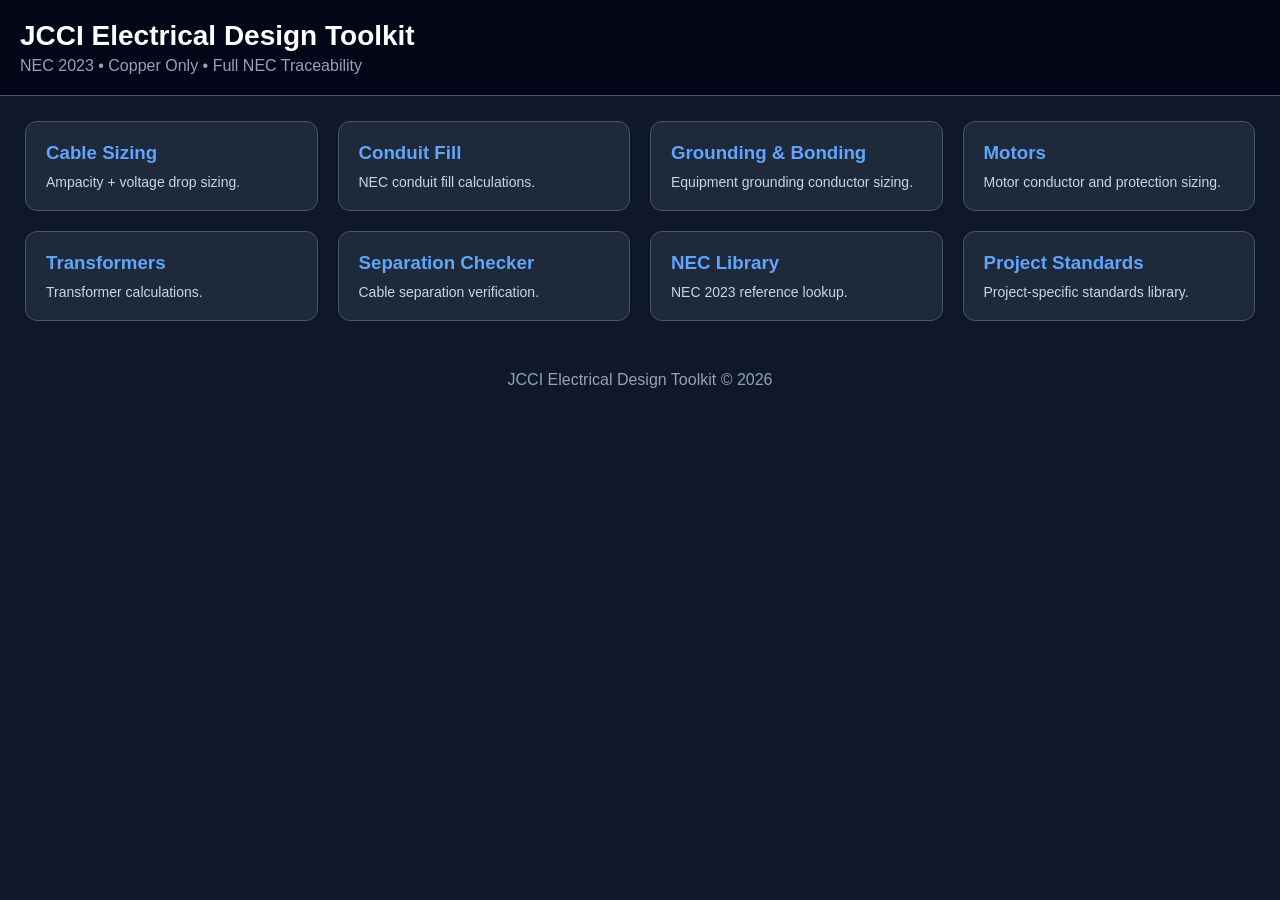
==== commit f6edffbd: "Update index.html" ====
--- a/index.html
+++ b/index.html
@@ -285,8 +285,8 @@
 
 <!-- LOAD DATA FILES -->
 
-js/nec31016.jsscript>
-js/cableSizing.jsscript>
+<script src="js/nec31016.js"></script>
+<script src="js/cableSizing.js"></script>
 
 <!-- APP SCRIPT -->
 
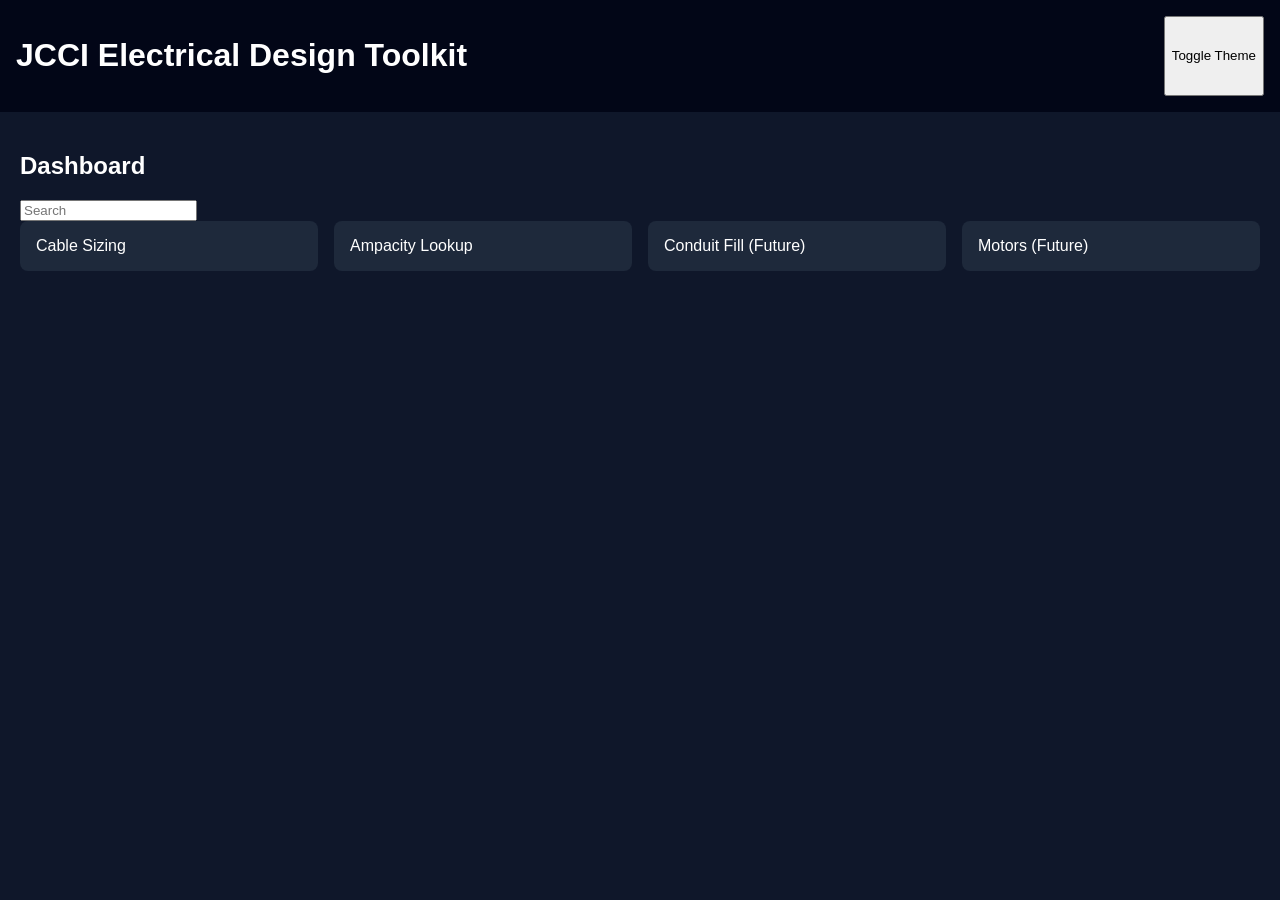
==== commit f7eb1d0d: "Add files via upload" ====
--- a/index.html
+++ b/index.html
@@ -1,339 +1 @@
-<!DOCTYPE html>
-<html lang="en">
-<head>
-<meta charset="UTF-8">
-<meta name="viewport" content="width=device-width, initial-scale=1.0">
-
-<title>JCCI Electrical Design Toolkit</title>
-
-<style>
-:root{
-    --bg:#0f172a;
-    --panel:#1e293b;
-    --panel-hover:#334155;
-    --text:#f8fafc;
-    --accent:#3b82f6;
-    --border:#475569;
-}
-
-*{
-    box-sizing:border-box;
-    margin:0;
-    padding:0;
-    font-family:Segoe UI, Arial, sans-serif;
-}
-
-body{
-    background:var(--bg);
-    color:var(--text);
-    min-height:100vh;
-}
-
-header{
-    background:#020617;
-    border-bottom:1px solid var(--border);
-    padding:20px;
-}
-
-header h1{
-    font-size:28px;
-    color:white;
-}
-
-header p{
-    color:#94a3b8;
-    margin-top:5px;
-}
-
-main{
-    padding:25px;
-}
-
-/* DASHBOARD */
-
-.dashboard{
-    display:grid;
-    grid-template-columns:repeat(auto-fit,minmax(260px,1fr));
-    gap:20px;
-}
-
-.card{
-    background:var(--panel);
-    border:1px solid var(--border);
-    border-radius:12px;
-    padding:20px;
-    cursor:pointer;
-    transition:0.2s;
-}
-
-.card:hover{
-    background:var(--panel-hover);
-    transform:translateY(-2px);
-}
-
-.card h3{
-    margin-bottom:10px;
-    color:#60a5fa;
-}
-
-.card p{
-    color:#cbd5e1;
-    font-size:14px;
-}
-
-/* MODULE AREA */
-
-.module{
-    display:none;
-    margin-top:20px;
-    background:var(--panel);
-    border:1px solid var(--border);
-    border-radius:12px;
-    padding:20px;
-}
-
-.module.active{
-    display:block;
-}
-
-button{
-    background:var(--accent);
-    color:white;
-    border:none;
-    border-radius:6px;
-    padding:10px 15px;
-    cursor:pointer;
-}
-
-button:hover{
-    opacity:.9;
-}
-
-.back-btn{
-    margin-bottom:20px;
-}
-
-input,select{
-    width:100%;
-    padding:10px;
-    margin-top:6px;
-    margin-bottom:15px;
-    border-radius:6px;
-    border:1px solid var(--border);
-    background:#0f172a;
-    color:white;
-}
-
-.result{
-    margin-top:15px;
-    padding:15px;
-    border-radius:8px;
-    background:#0f172a;
-    border:1px solid var(--border);
-}
-
-footer{
-    text-align:center;
-    padding:25px;
-    color:#94a3b8;
-}
-
-.small{
-    font-size:12px;
-    color:#94a3b8;
-}
-</style>
-</head>
-
-<body>
-
-<header>
-    <h1>JCCI Electrical Design Toolkit</h1>
-    <p>NEC 2023 • Copper Only • Full NEC Traceability</p>
-</header>
-
-<main>
-
-    <!-- DASHBOARD -->
-
-    <div id="dashboard" class="dashboard">
-
-        <div class="card" onclick="openModule('cableSizing')">
-            <h3>Cable Sizing</h3>
-            <p>Ampacity + voltage drop sizing.</p>
-        </div>
-
-        <div class="card" onclick="openModule('conduitFill')">
-            <h3>Conduit Fill</h3>
-            <p>NEC conduit fill calculations.</p>
-        </div>
-
-        <div class="card" onclick="openModule('grounding')">
-            <h3>Grounding & Bonding</h3>
-            <p>Equipment grounding conductor sizing.</p>
-        </div>
-
-        <div class="card" onclick="openModule('motors')">
-            <h3>Motors</h3>
-            <p>Motor conductor and protection sizing.</p>
-        </div>
-
-        <div class="card" onclick="openModule('transformers')">
-            <h3>Transformers</h3>
-            <p>Transformer calculations.</p>
-        </div>
-
-        <div class="card" onclick="openModule('separation')">
-            <h3>Separation Checker</h3>
-            <p>Cable separation verification.</p>
-        </div>
-
-        <div class="card" onclick="openModule('necLibrary')">
-            <h3>NEC Library</h3>
-            <p>NEC 2023 reference lookup.</p>
-        </div>
-
-        <div class="card" onclick="openModule('standards')">
-            <h3>Project Standards</h3>
-            <p>Project-specific standards library.</p>
-        </div>
-
-    </div>
-
-    <!-- CABLE SIZING -->
-
-    <div id="cableSizing" class="module">
-
-        <button class="back-btn" onclick="goHome()">← Dashboard</button>
-
-        <h2>Cable Sizing Calculator</h2>
-
-        <p class="small">
-            NEC 2023 • Copper Conductors Only
-        </p>
-
-        <br>
-
-        <label>Load Current (A)</label>
-        <input type="number" id="loadCurrent">
-
-        <label>Voltage (V)</label>
-        <input type="number" id="systemVoltage">
-
-        <label>One-Way Length (ft)</label>
-        <input type="number" id="cableLength">
-
-        <button onclick="runCableSizing()">
-            Calculate
-        </button>
-
-        <div id="cableResult" class="result">
-            Ready.
-        </div>
-
-    </div>
-
-    <!-- PLACEHOLDER MODULES -->
-
-    <div id="conduitFill" class="module">
-        <button class="back-btn" onclick="goHome()">← Dashboard</button>
-        <h2>Conduit Fill</h2>
-        <p>Module coming next.</p>
-    </div>
-
-    <div id="grounding" class="module">
-        <button class="back-btn" onclick="goHome()">← Dashboard</button>
-        <h2>Grounding & Bonding</h2>
-        <p>Module coming next.</p>
-    </div>
-
-    <div id="motors" class="module">
-        <button class="back-btn" onclick="goHome()">← Dashboard</button>
-        <h2>Motors</h2>
-        <p>Module coming next.</p>
-    </div>
-
-    <div id="transformers" class="module">
-        <button class="back-btn" onclick="goHome()">← Dashboard</button>
-        <h2>Transformers</h2>
-        <p>Module coming next.</p>
-    </div>
-
-    <div id="separation" class="module">
-        <button class="back-btn" onclick="goHome()">← Dashboard</button>
-        <h2>Separation Checker</h2>
-        <p>Module coming next.</p>
-    </div>
-
-    <div id="necLibrary" class="module">
-        <button class="back-btn" onclick="goHome()">← Dashboard</button>
-        <h2>NEC Library</h2>
-        <p>Module coming next.</p>
-    </div>
-
-    <div id="standards" class="module">
-        <button class="back-btn" onclick="goHome()">← Dashboard</button>
-        <h2>Project Standards Library</h2>
-        <p>Module coming next.</p>
-    </div>
-
-</main>
-
-<footer>
-    JCCI Electrical Design Toolkit © 2026
-</footer>
-
-<!-- LOAD DATA FILES -->
-
-<script src="js/nec31016.js"></script>
-<script src="js/cableSizing.js"></script>
-
-<!-- APP SCRIPT -->
-
-<script>
-
-function openModule(moduleId){
-
-    document.getElementById('dashboard').style.display='none';
-
-    document.querySelectorAll('.module')
-        .forEach(x=>x.classList.remove('active'));
-
-    document.getElementById(moduleId)
-        .classList.add('active');
-}
-
-function goHome(){
-
-    document.querySelectorAll('.module')
-        .forEach(x=>x.classList.remove('active'));
-
-    document.getElementById('dashboard')
-        .style.display='grid';
-}
-
-/*
-Fallback.
-Will not interfere if cableSizing.js
-already contains runCableSizing().
-*/
-
-if(typeof runCableSizing === "undefined"){
-
-    function runCableSizing(){
-
-        const amps=document.getElementById('loadCurrent').value;
-
-        document.getElementById('cableResult').innerHTML=
-            "cableSizing.js not loaded.<br>Current entered: "
-            + amps + " A";
-    }
-
-}
-
-console.log("JCCI Electrical Design Toolkit Loaded");
-
-</script>
-
-</body>
-</html>
+<!DOCTYPE html><html lang="en"><head><meta charset="UTF-8"><meta name="viewport" content="width=device-width,initial-scale=1.0"><title>JCCI Electrical Design Toolkit</title><link rel="stylesheet" href="css/styles.css"><script src="js/theme.js" defer></script><script src="js/moduleLoader.js" defer></script><script src="js/nec31016.js" defer></script><script src="js/cableSizing.js" defer></script><script src="js/app.js" defer></script></head><body><header class="topbar"><h1>JCCI Electrical Design Toolkit</h1><button id="themeToggle">Toggle Theme</button></header><main><div id="module-container"></div></main></body></html>
--- a/css/styles.css
+++ b/css/styles.css
@@ -0,0 +1 @@
+body{font-family:Segoe UI,sans-serif;margin:0;background:#0f172a;color:#fff}body.light{background:#f4f4f4;color:#111}.topbar{display:flex;justify-content:space-between;padding:16px;background:#020617}#module-container{padding:20px}.cards{display:grid;grid-template-columns:repeat(auto-fit,minmax(220px,1fr));gap:16px}.card{background:#1e293b;padding:16px;border-radius:8px;cursor:pointer}
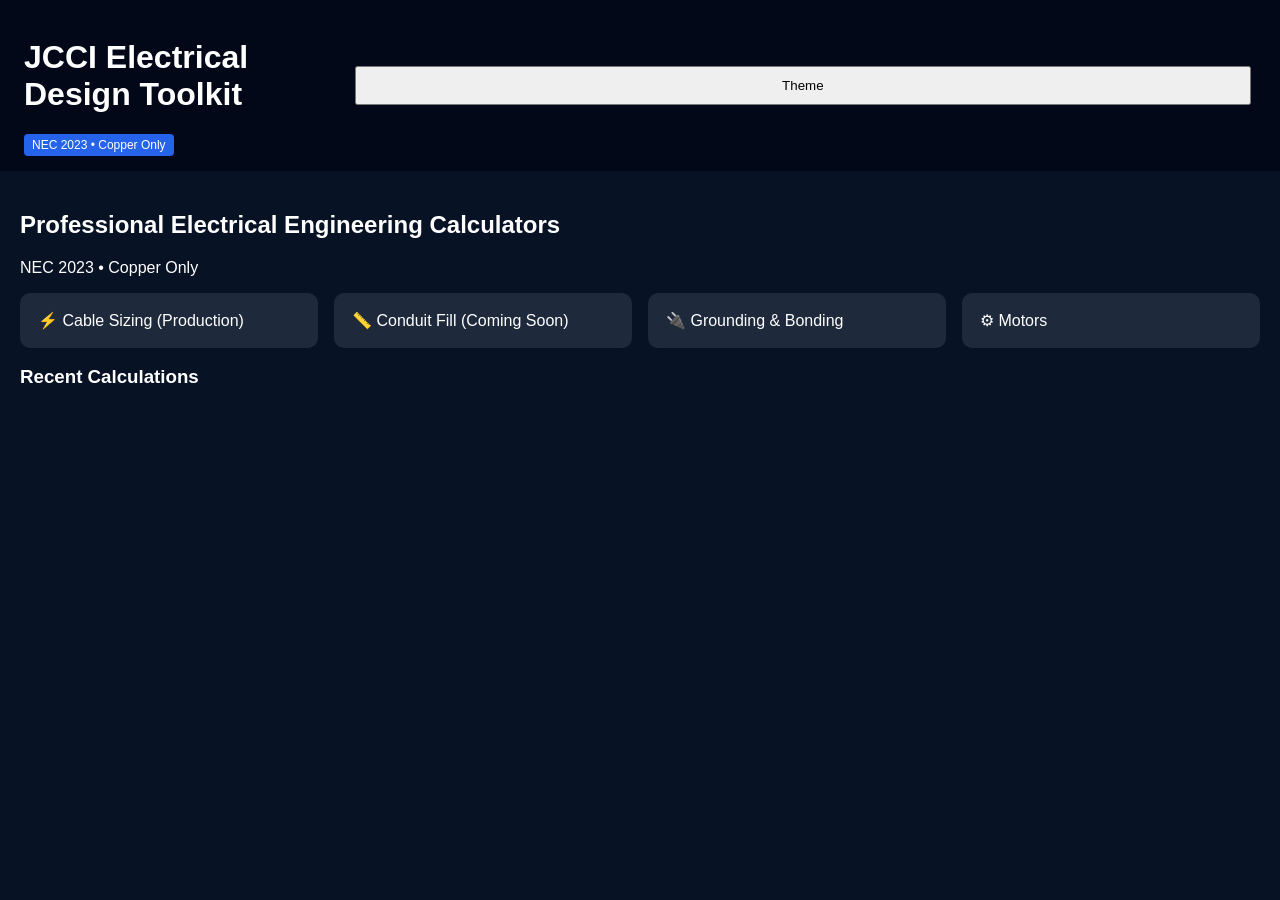
==== commit 93e5521e: "Add files via upload" ====
--- a/index.html
+++ b/index.html
@@ -1 +1 @@
-<!DOCTYPE html><html lang="en"><head><meta charset="UTF-8"><meta name="viewport" content="width=device-width,initial-scale=1.0"><title>JCCI Electrical Design Toolkit</title><link rel="stylesheet" href="css/styles.css"><script src="js/theme.js" defer></script><script src="js/moduleLoader.js" defer></script><script src="js/nec31016.js" defer></script><script src="js/cableSizing.js" defer></script><script src="js/app.js" defer></script></head><body><header class="topbar"><h1>JCCI Electrical Design Toolkit</h1><button id="themeToggle">Toggle Theme</button></header><main><div id="module-container"></div></main></body></html>+<!DOCTYPE html><html><head><meta charset="utf-8"><meta name="viewport" content="width=device-width,initial-scale=1"><title>JCCI Electrical Design Toolkit</title><link rel="stylesheet" href="css/styles.css"><script src="js/theme.js" defer></script><script src="js/moduleLoader.js" defer></script><script src="js/nec31016.js" defer></script><script src="js/cableSizing.js" defer></script><script src="js/app.js" defer></script></head><body><header class="topbar"><div><h1>JCCI Electrical Design Toolkit</h1><span class="badge">NEC 2023 • Copper Only</span></div><button id="themeToggle">Theme</button></header><main><div id="module-container"></div></main></body></html>
--- a/css/styles.css
+++ b/css/styles.css
@@ -1 +1 @@
-body{font-family:Segoe UI,sans-serif;margin:0;background:#0f172a;color:#fff}body.light{background:#f4f4f4;color:#111}.topbar{display:flex;justify-content:space-between;padding:16px;background:#020617}#module-container{padding:20px}.cards{display:grid;grid-template-columns:repeat(auto-fit,minmax(220px,1fr));gap:16px}.card{background:#1e293b;padding:16px;border-radius:8px;cursor:pointer}+body{margin:0;font-family:Segoe UI,sans-serif;background:#081225;color:#fff}body.light{background:#f4f6f8;color:#111}.topbar{display:flex;justify-content:space-between;align-items:center;padding:18px 24px;background:#020817}.badge{background:#2563eb;padding:4px 8px;border-radius:4px;font-size:12px}.hero{padding:20px}.cards{display:grid;grid-template-columns:repeat(auto-fit,minmax(260px,1fr));gap:16px}.card{background:#1e293b;padding:18px;border-radius:10px;cursor:pointer}.result{background:#0f172a;padding:12px;border-radius:8px;margin-top:10px}input,select,button{padding:10px;margin:5px;width:100%}
